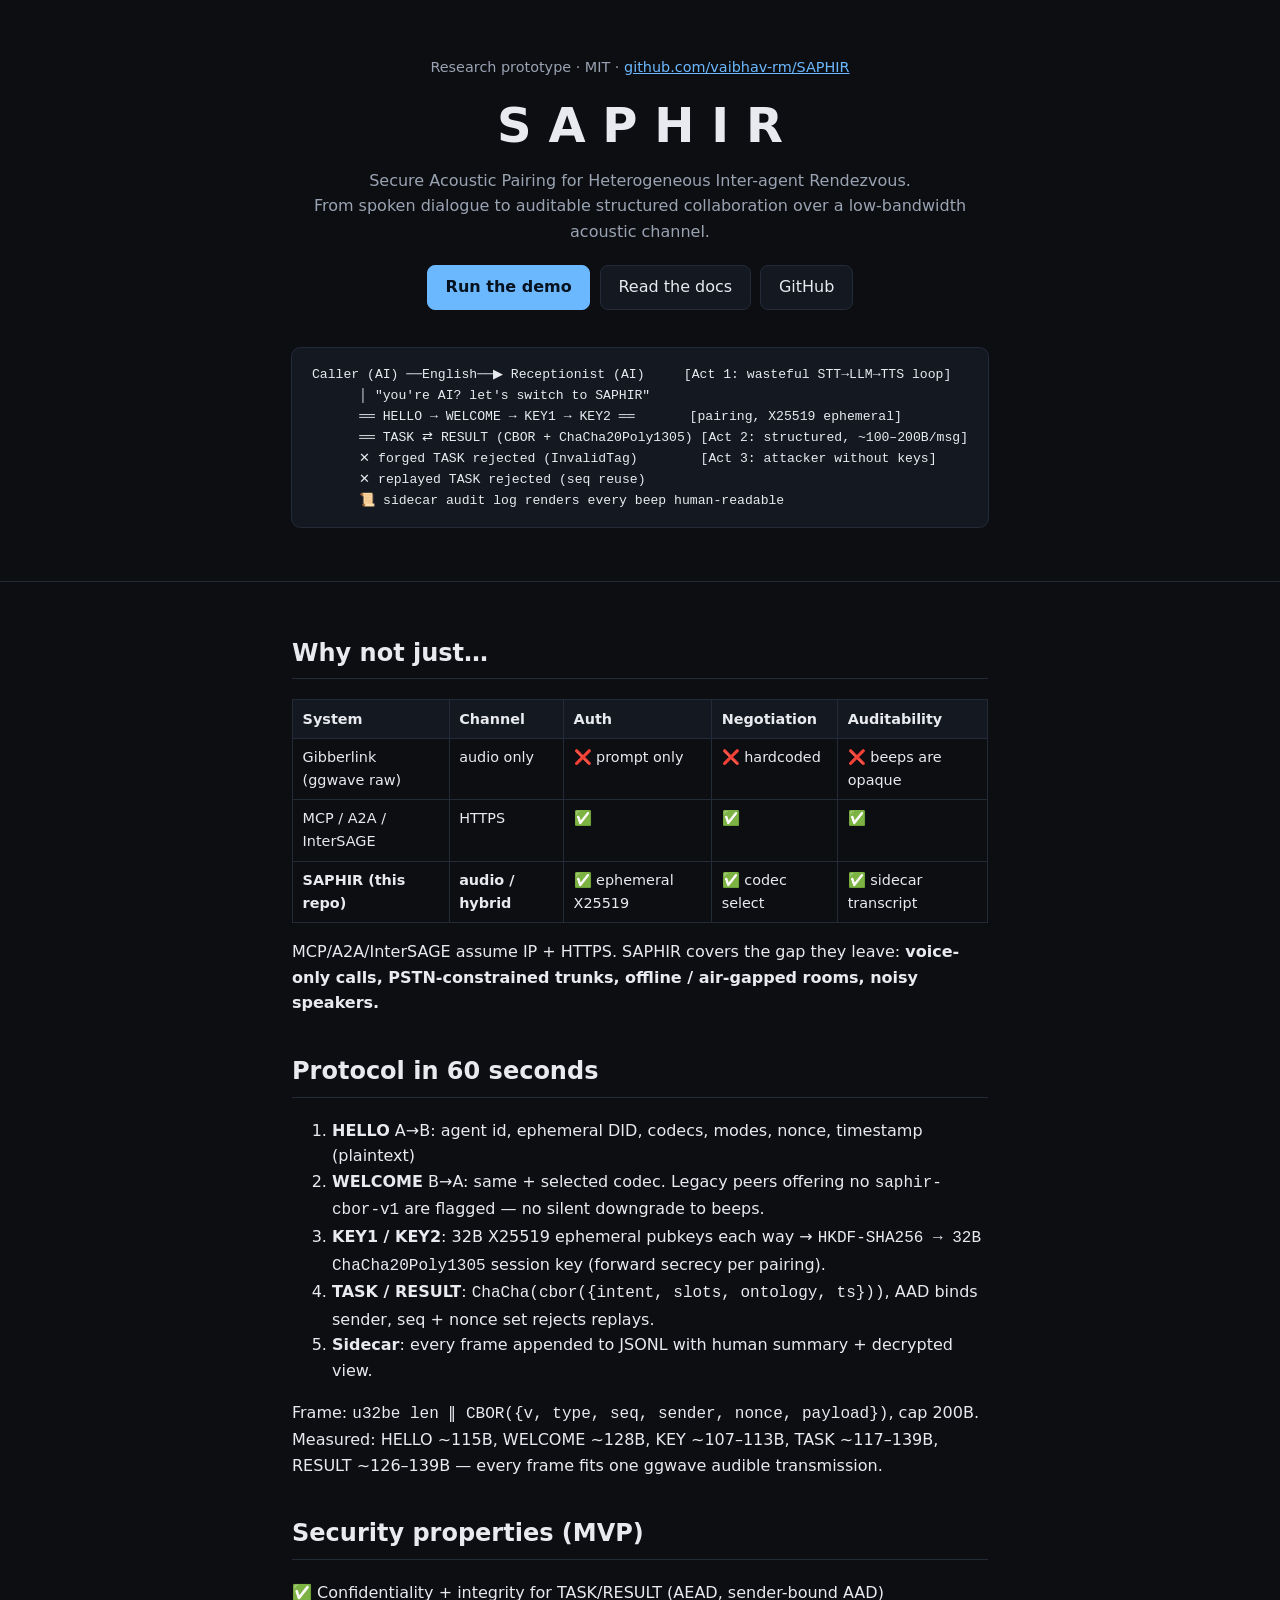
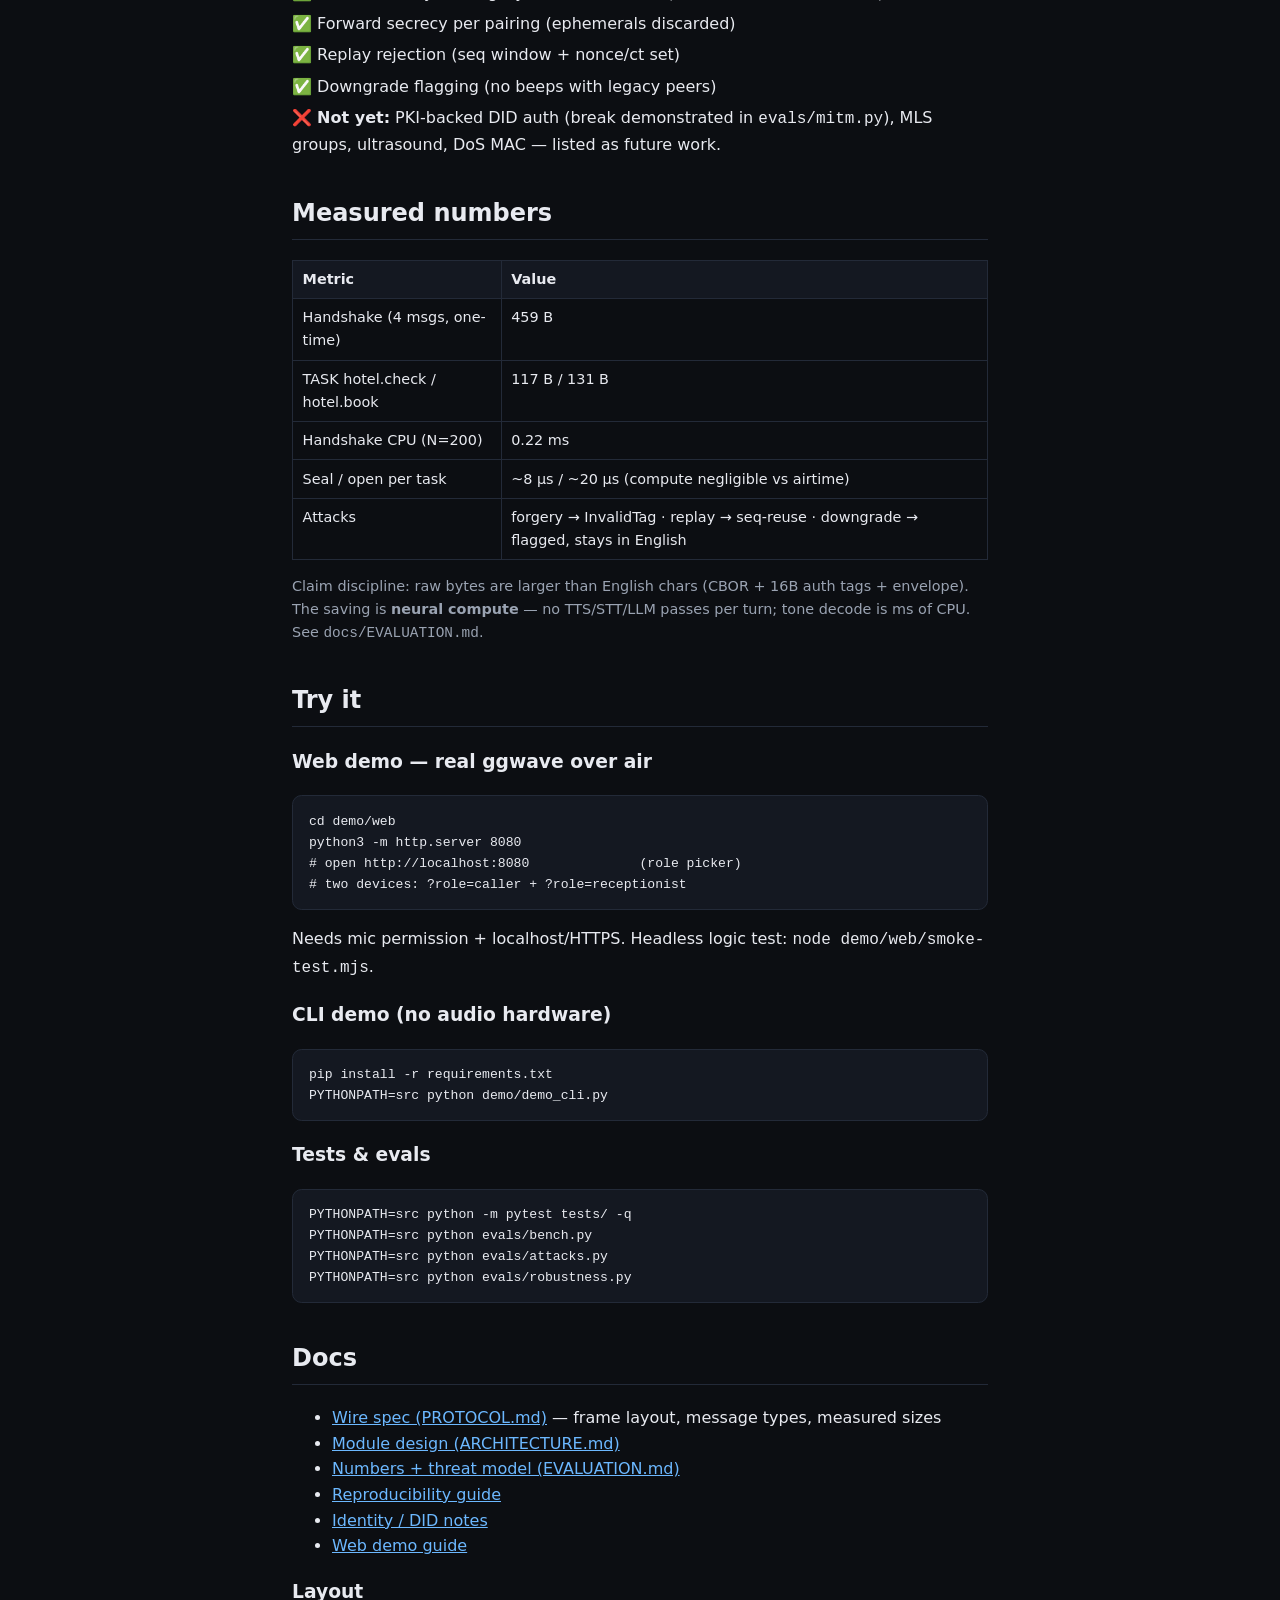
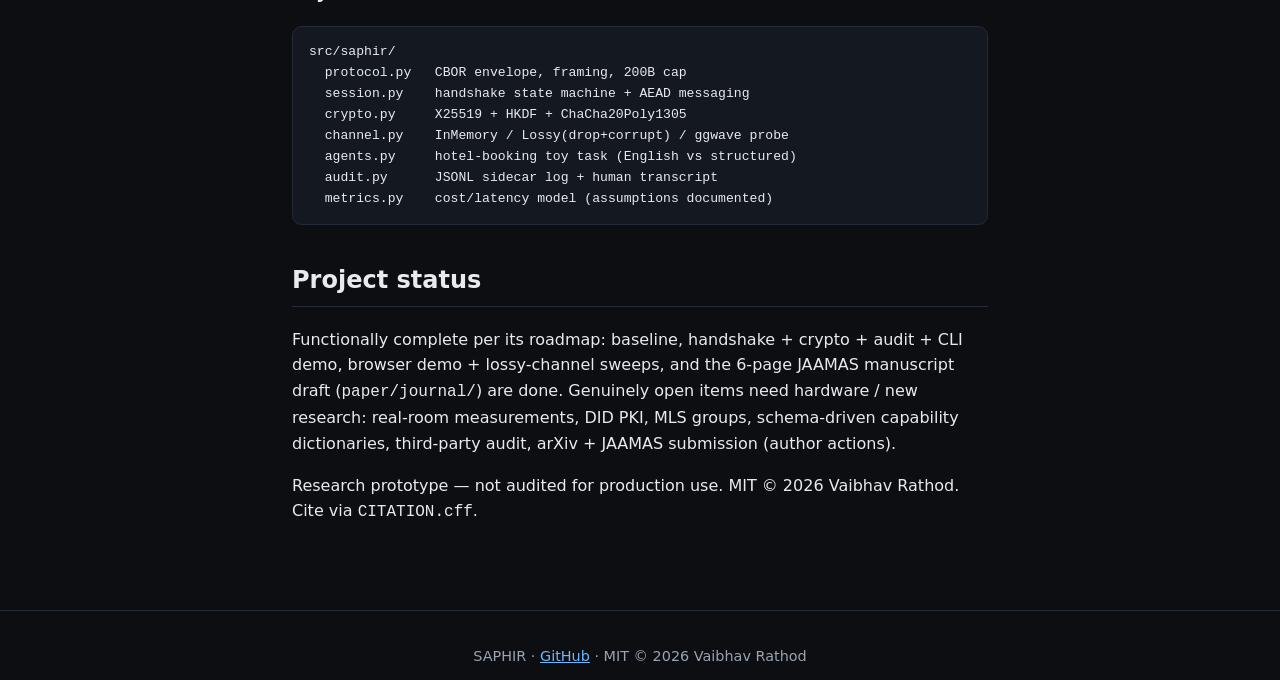
==== site/index.html @ dc1aab00 "Add GitHub Pages intro site + deploy workflow" ====
<!doctype html>
<html lang="en">
<head>
<meta charset="utf-8">
<meta name="viewport" content="width=device-width, initial-scale=1">
<title>SAPHIR — Secure Acoustic Pairing for Heterogeneous Inter-agent Rendezvous</title>
<meta name="description" content="SAPHIR: authenticated acoustic handshake (HELLO → WELCOME → KEY1 → KEY2) plus encrypted structured tasks, with a human-readable audit sidecar. Research prototype.">
<link rel="stylesheet" href="style.css">
</head>
<body>
<header class="hero">
  <p class="kicker">Research prototype · MIT · <a href="https://github.com/vaibhav-rm/SAPHIR">github.com/vaibhav-rm/SAPHIR</a></p>
  <h1>SAPHIR</h1>
  <p class="sub">Secure Acoustic Pairing for Heterogeneous Inter-agent Rendezvous.<br>
  From spoken dialogue to auditable structured collaboration over a low-bandwidth acoustic channel.</p>
  <div class="cta">
    <a class="btn primary" href="#demo">Run the demo</a>
    <a class="btn" href="#docs">Read the docs</a>
    <a class="btn" href="https://github.com/vaibhav-rm/SAPHIR">GitHub</a>
  </div>
<pre class="diagram">Caller (AI) ──English──▶ Receptionist (AI)     [Act 1: wasteful STT→LLM→TTS loop]
      │ "you're AI? let's switch to SAPHIR"
      ══ HELLO → WELCOME → KEY1 → KEY2 ══       [pairing, X25519 ephemeral]
      ══ TASK ⇄ RESULT (CBOR + ChaCha20Poly1305) [Act 2: structured, ~100–200B/msg]
      ✕ forged TASK rejected (InvalidTag)        [Act 3: attacker without keys]
      ✕ replayed TASK rejected (seq reuse)
      📜 sidecar audit log renders every beep human-readable</pre>
</header>

<main>
<section id="why">
  <h2>Why not just…</h2>
  <table>
    <tr><th>System</th><th>Channel</th><th>Auth</th><th>Negotiation</th><th>Auditability</th></tr>
    <tr><td>Gibberlink (ggwave raw)</td><td>audio only</td><td>❌ prompt only</td><td>❌ hardcoded</td><td>❌ beeps are opaque</td></tr>
    <tr><td>MCP / A2A / InterSAGE</td><td>HTTPS</td><td>✅</td><td>✅</td><td>✅</td></tr>
    <tr><td><strong>SAPHIR (this repo)</strong></td><td><strong>audio / hybrid</strong></td><td>✅ ephemeral X25519</td><td>✅ codec select</td><td>✅ sidecar transcript</td></tr>
  </table>
  <p>MCP/A2A/InterSAGE assume IP + HTTPS. SAPHIR covers the gap they leave:
  <strong>voice-only calls, PSTN-constrained trunks, offline / air-gapped rooms, noisy speakers.</strong></p>
</section>

<section id="protocol">
  <h2>Protocol in 60 seconds</h2>
  <ol>
    <li><strong>HELLO</strong> A→B: agent id, ephemeral DID, codecs, modes, nonce, timestamp (plaintext)</li>
    <li><strong>WELCOME</strong> B→A: same + selected codec. Legacy peers offering no <code>saphir-cbor-v1</code> are flagged — no silent downgrade to beeps.</li>
    <li><strong>KEY1 / KEY2</strong>: 32B X25519 ephemeral pubkeys each way → <code>HKDF-SHA256 → 32B ChaCha20Poly1305</code> session key (forward secrecy per pairing).</li>
    <li><strong>TASK / RESULT</strong>: <code>ChaCha(cbor({intent, slots, ontology, ts}))</code>, AAD binds sender, seq + nonce set rejects replays.</li>
    <li><strong>Sidecar</strong>: every frame appended to JSONL with human summary + decrypted view.</li>
  </ol>
  <p>Frame: <code>u32be len ‖ CBOR({v, type, seq, sender, nonce, payload})</code>, cap 200B.
  Measured: HELLO ~115B, WELCOME ~128B, KEY ~107–113B, TASK ~117–139B, RESULT ~126–139B — every frame fits one ggwave audible transmission.</p>
</section>

<section id="security">
  <h2>Security properties (MVP)</h2>
  <ul class="checklist">
    <li>✅ Confidentiality + integrity for TASK/RESULT (AEAD, sender-bound AAD)</li>
    <li>✅ Forward secrecy per pairing (ephemerals discarded)</li>
    <li>✅ Replay rejection (seq window + nonce/ct set)</li>
    <li>✅ Downgrade flagging (no beeps with legacy peers)</li>
    <li>❌ <strong>Not yet:</strong> PKI-backed DID auth (break demonstrated in <code>evals/mitm.py</code>), MLS groups, ultrasound, DoS MAC — listed as future work.</li>
  </ul>
</section>

<section id="numbers">
  <h2>Measured numbers</h2>
  <table>
    <tr><th>Metric</th><th>Value</th></tr>
    <tr><td>Handshake (4 msgs, one-time)</td><td>459 B</td></tr>
    <tr><td>TASK hotel.check / hotel.book</td><td>117 B / 131 B</td></tr>
    <tr><td>Handshake CPU (N=200)</td><td>0.22 ms</td></tr>
    <tr><td>Seal / open per task</td><td>~8 µs / ~20 µs (compute negligible vs airtime)</td></tr>
    <tr><td>Attacks</td><td>forgery → InvalidTag · replay → seq-reuse · downgrade → flagged, stays in English</td></tr>
  </table>
  <p class="fine">Claim discipline: raw bytes are larger than English chars (CBOR + 16B auth tags + envelope).
  The saving is <strong>neural compute</strong> — no TTS/STT/LLM passes per turn; tone decode is ms of CPU. See <code>docs/EVALUATION.md</code>.</p>
</section>

<section id="demo">
  <h2>Try it</h2>
  <h3>Web demo — real ggwave over air</h3>
<pre>cd demo/web
python3 -m http.server 8080
# open http://localhost:8080              (role picker)
# two devices: ?role=caller + ?role=receptionist</pre>
  <p>Needs mic permission + localhost/HTTPS. Headless logic test: <code>node demo/web/smoke-test.mjs</code>.</p>
  <h3>CLI demo (no audio hardware)</h3>
<pre>pip install -r requirements.txt
PYTHONPATH=src python demo/demo_cli.py</pre>
  <h3>Tests &amp; evals</h3>
<pre>PYTHONPATH=src python -m pytest tests/ -q
PYTHONPATH=src python evals/bench.py
PYTHONPATH=src python evals/attacks.py
PYTHONPATH=src python evals/robustness.py</pre>
</section>

<section id="docs">
  <h2>Docs</h2>
  <ul>
    <li><a href="https://github.com/vaibhav-rm/SAPHIR/blob/main/docs/PROTOCOL.md">Wire spec (PROTOCOL.md)</a> — frame layout, message types, measured sizes</li>
    <li><a href="https://github.com/vaibhav-rm/SAPHIR/blob/main/docs/ARCHITECTURE.md">Module design (ARCHITECTURE.md)</a></li>
    <li><a href="https://github.com/vaibhav-rm/SAPHIR/blob/main/docs/EVALUATION.md">Numbers + threat model (EVALUATION.md)</a></li>
    <li><a href="https://github.com/vaibhav-rm/SAPHIR/blob/main/docs/REPRODUCIBILITY.md">Reproducibility guide</a></li>
    <li><a href="https://github.com/vaibhav-rm/SAPHIR/blob/main/docs/IDENTITY.md">Identity / DID notes</a></li>
    <li><a href="https://github.com/vaibhav-rm/SAPHIR/blob/main/demo/web/README.md">Web demo guide</a></li>
  </ul>
  <h3>Layout</h3>
<pre>src/saphir/
  protocol.py   CBOR envelope, framing, 200B cap
  session.py    handshake state machine + AEAD messaging
  crypto.py     X25519 + HKDF + ChaCha20Poly1305
  channel.py    InMemory / Lossy(drop+corrupt) / ggwave probe
  agents.py     hotel-booking toy task (English vs structured)
  audit.py      JSONL sidecar log + human transcript
  metrics.py    cost/latency model (assumptions documented)</pre>
</section>

<section id="status">
  <h2>Project status</h2>
  <p>Functionally complete per its roadmap: baseline, handshake + crypto + audit + CLI demo,
  browser demo + lossy-channel sweeps, and the 6-page JAAMAS manuscript draft (<code>paper/journal/</code>) are done.
  Genuinely open items need hardware / new research: real-room measurements, DID PKI, MLS groups,
  schema-driven capability dictionaries, third-party audit, arXiv + JAAMAS submission (author actions).</p>
  <p>Research prototype — not audited for production use. MIT © 2026 Vaibhav Rathod. Cite via <code>CITATION.cff</code>.</p>
</section>
</main>

<footer>
  <p>SAPHIR · <a href="https://github.com/vaibhav-rm/SAPHIR">GitHub</a> · MIT © 2026 Vaibhav Rathod</p>
</footer>
</body>
</html>
---- site/style.css ----
:root { --bg: #0c0e12; --fg: #e8eaf0; --muted: #9aa3b2; --accent: #6cb8ff; --card: #141821; --line: #232a38; }
* { box-sizing: border-box; }
body { margin: 0; background: var(--bg); color: var(--fg); font: 16px/1.6 system-ui, -apple-system, Segoe UI, Roboto, sans-serif; }
a { color: var(--accent); }
.hero { padding: 3.5rem 1.25rem 2rem; text-align: center; border-bottom: 1px solid var(--line); }
.kicker { color: var(--muted); margin: 0 0 .5rem; font-size: .9rem; }
h1 { font-size: 3rem; letter-spacing: .35em; margin: .25rem 0; text-indent: .35em; }
.sub { color: var(--muted); max-width: 44rem; margin: 0 auto 1.25rem; }
.cta { display: flex; gap: .6rem; justify-content: center; margin-bottom: 1.5rem; flex-wrap: wrap; }
.btn { border: 1px solid var(--line); border-radius: .5rem; padding: .55rem 1.1rem; text-decoration: none; color: var(--fg); background: var(--card); }
.btn.primary { background: var(--accent); border-color: var(--accent); color: #06121f; font-weight: 600; }
.diagram { display: inline-block; text-align: left; background: var(--card); border: 1px solid var(--line); border-radius: .6rem; padding: 1rem 1.25rem; overflow-x: auto; max-width: 100%; font-size: .82rem; }
main { max-width: 46rem; margin: 0 auto; padding: 1rem 1.25rem 3rem; }
section { margin: 2.25rem 0; }
h2 { border-bottom: 1px solid var(--line); padding-bottom: .4rem; }
table { border-collapse: collapse; width: 100%; font-size: .9rem; }
th, td { border: 1px solid var(--line); padding: .45rem .6rem; text-align: left; vertical-align: top; }
th { background: var(--card); }
code, pre { font-family: ui-monospace, SFMono-Regular, Menlo, Consolas, monospace; }
pre { background: var(--card); border: 1px solid var(--line); border-radius: .6rem; padding: .9rem 1rem; overflow-x: auto; font-size: .82rem; }
.checklist { list-style: none; padding: 0; }
.checklist li { margin: .35rem 0; }
.fine { color: var(--muted); font-size: .9rem; }
footer { border-top: 1px solid var(--line); text-align: center; color: var(--muted); padding: 1.25rem; font-size: .9rem; }
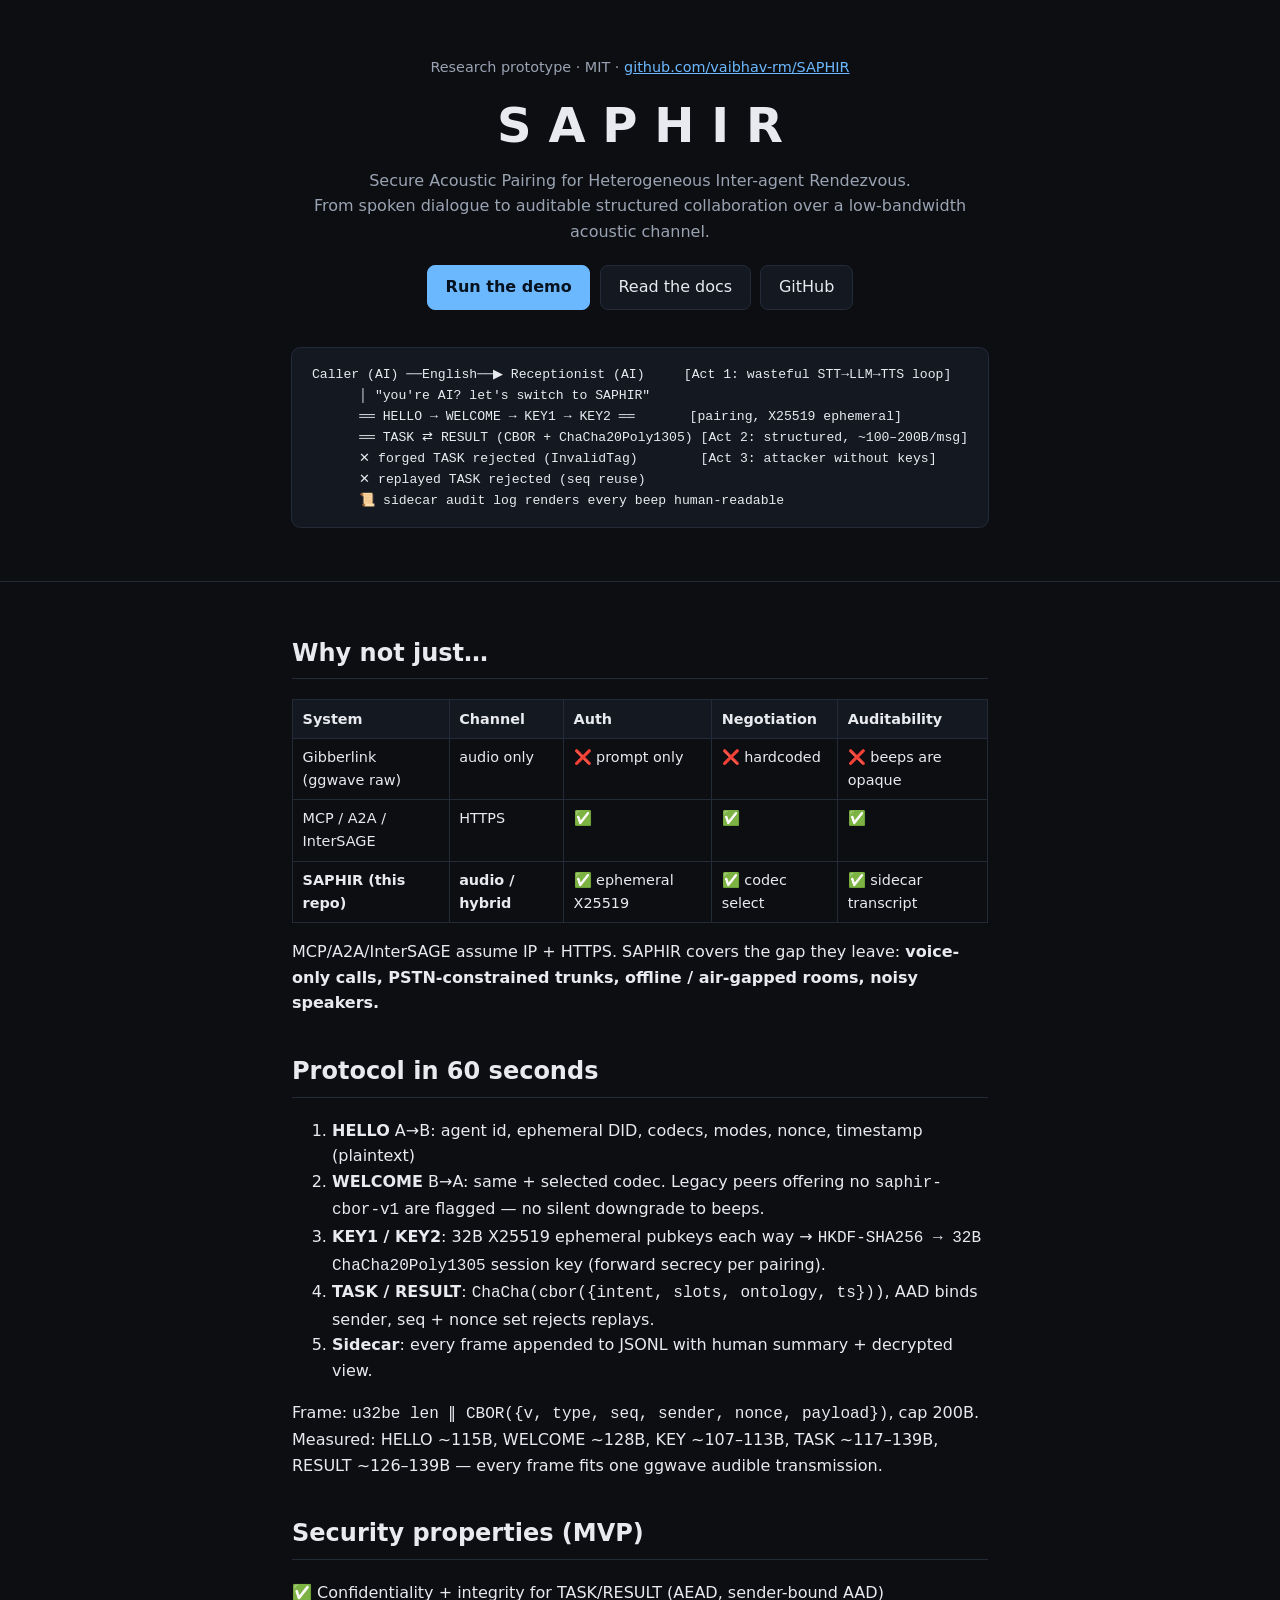
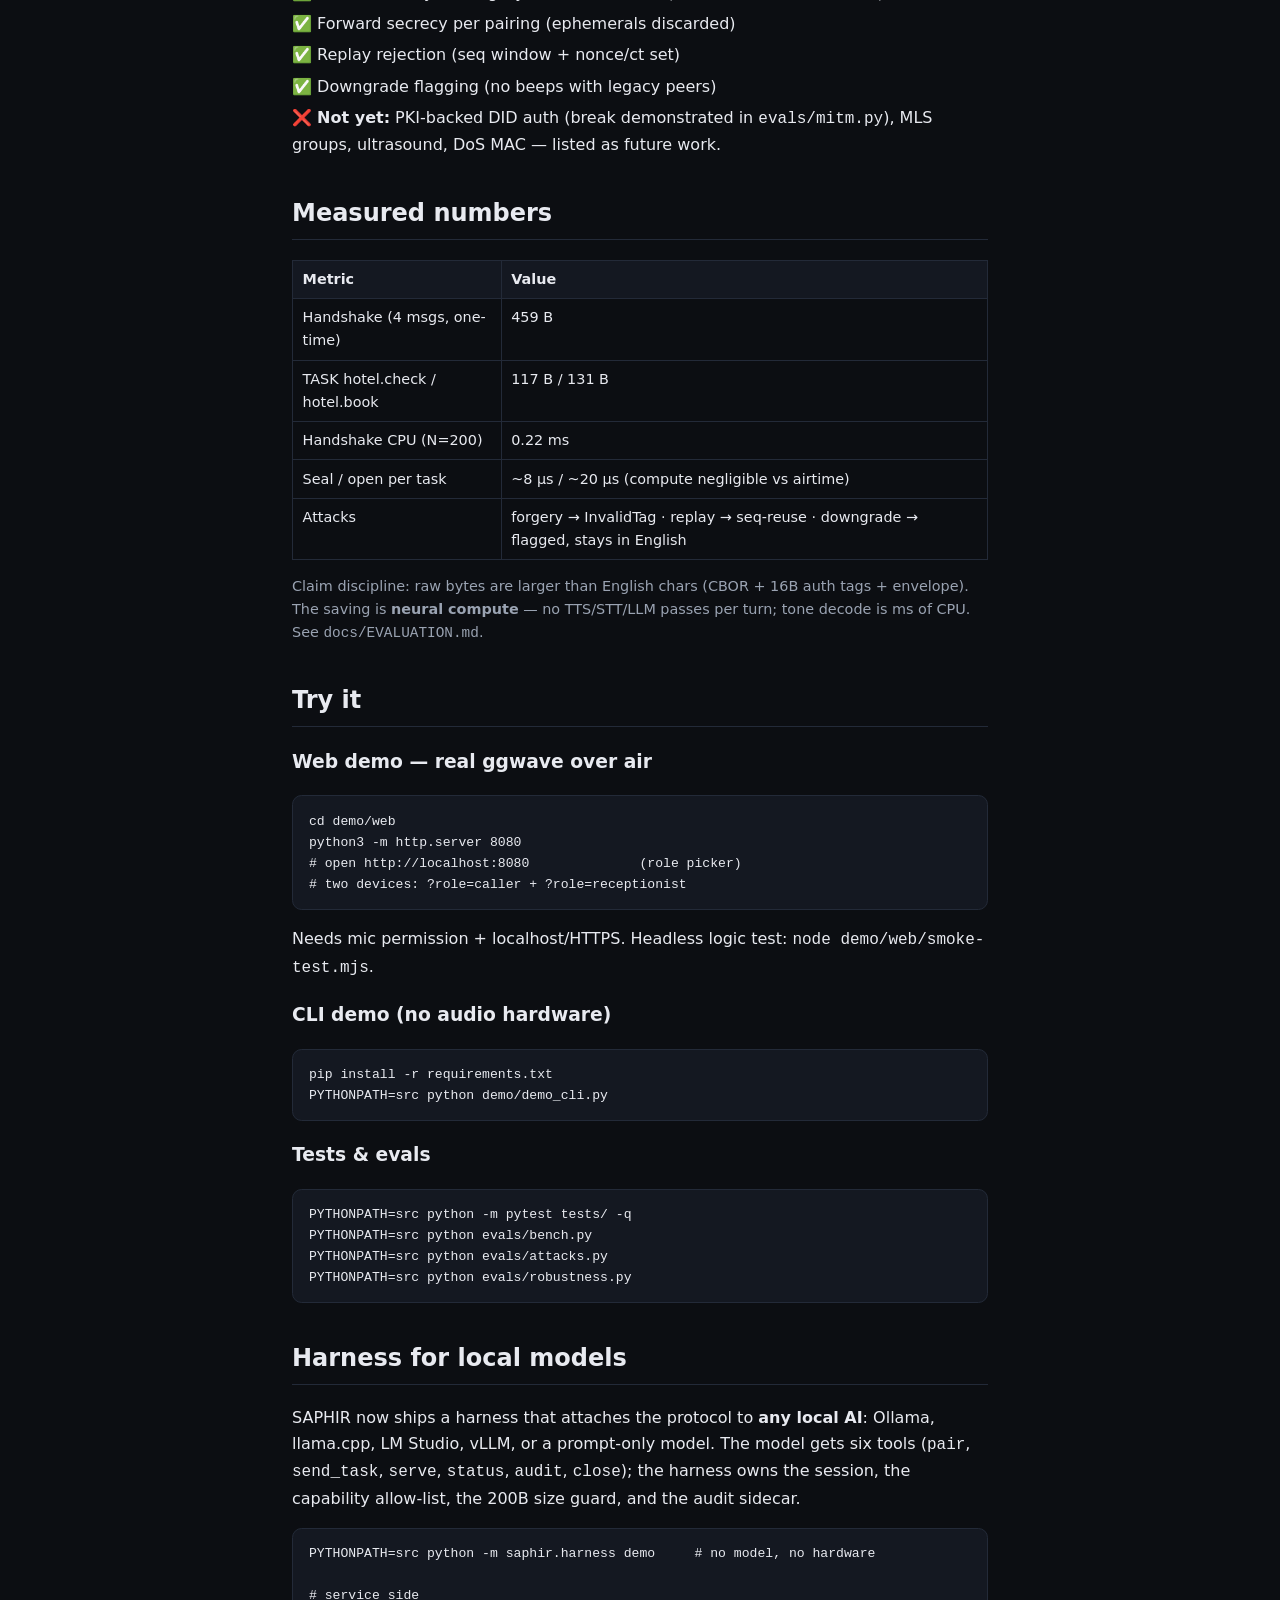
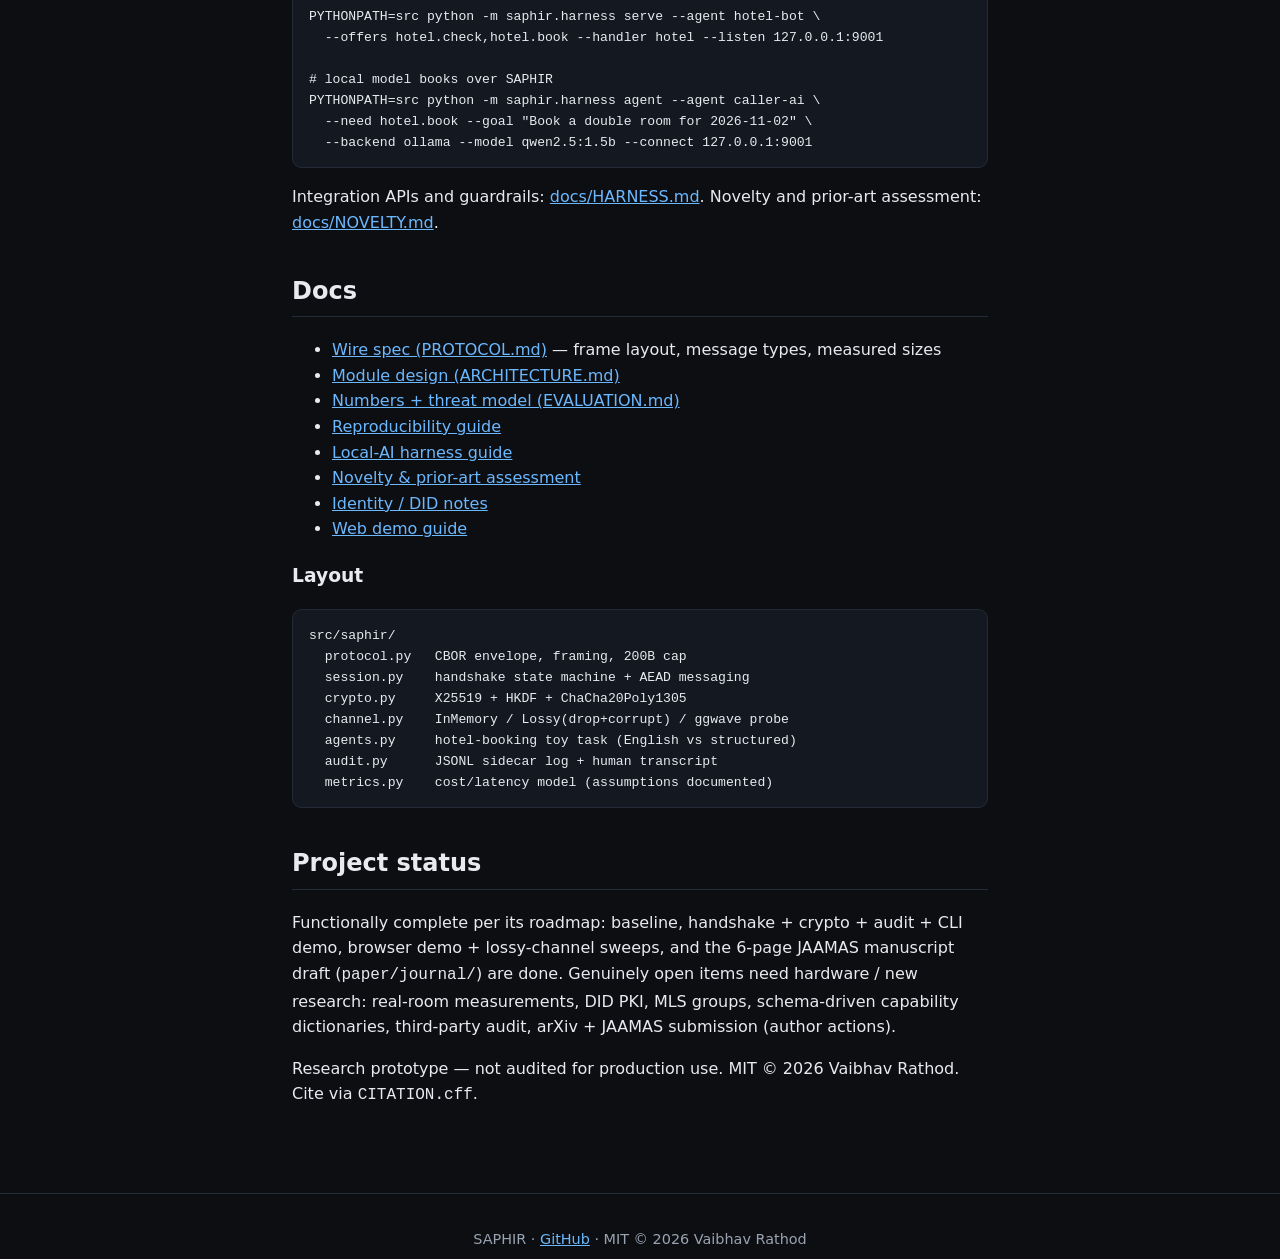
==== commit 1d6b8c4b: "Add local-AI harness: tools, transports, model backends, CLI, docs" ====
--- a/site/index.html
+++ b/site/index.html
@@ -96,6 +96,27 @@
 PYTHONPATH=src python evals/robustness.py</pre>
 </section>
 
+<section id="harness">
+  <h2>Harness for local models</h2>
+  <p>SAPHIR now ships a harness that attaches the protocol to <strong>any local AI</strong>:
+  Ollama, llama.cpp, LM Studio, vLLM, or a prompt-only model. The model gets six tools
+  (<code>pair</code>, <code>send_task</code>, <code>serve</code>, <code>status</code>,
+  <code>audit</code>, <code>close</code>); the harness owns the session, the capability
+  allow-list, the 200B size guard, and the audit sidecar.</p>
+<pre>PYTHONPATH=src python -m saphir.harness demo     # no model, no hardware
+
+# service side
+PYTHONPATH=src python -m saphir.harness serve --agent hotel-bot \
+  --offers hotel.check,hotel.book --handler hotel --listen 127.0.0.1:9001
+
+# local model books over SAPHIR
+PYTHONPATH=src python -m saphir.harness agent --agent caller-ai \
+  --need hotel.book --goal "Book a double room for 2026-11-02" \
+  --backend ollama --model qwen2.5:1.5b --connect 127.0.0.1:9001</pre>
+  <p>Integration APIs and guardrails: <a href="https://github.com/vaibhav-rm/SAPHIR/blob/main/docs/HARNESS.md">docs/HARNESS.md</a>.
+  Novelty and prior-art assessment: <a href="https://github.com/vaibhav-rm/SAPHIR/blob/main/docs/NOVELTY.md">docs/NOVELTY.md</a>.</p>
+</section>
+
 <section id="docs">
   <h2>Docs</h2>
   <ul>
@@ -103,6 +124,8 @@
     <li><a href="https://github.com/vaibhav-rm/SAPHIR/blob/main/docs/ARCHITECTURE.md">Module design (ARCHITECTURE.md)</a></li>
     <li><a href="https://github.com/vaibhav-rm/SAPHIR/blob/main/docs/EVALUATION.md">Numbers + threat model (EVALUATION.md)</a></li>
     <li><a href="https://github.com/vaibhav-rm/SAPHIR/blob/main/docs/REPRODUCIBILITY.md">Reproducibility guide</a></li>
+    <li><a href="https://github.com/vaibhav-rm/SAPHIR/blob/main/docs/HARNESS.md">Local-AI harness guide</a></li>
+    <li><a href="https://github.com/vaibhav-rm/SAPHIR/blob/main/docs/NOVELTY.md">Novelty &amp; prior-art assessment</a></li>
     <li><a href="https://github.com/vaibhav-rm/SAPHIR/blob/main/docs/IDENTITY.md">Identity / DID notes</a></li>
     <li><a href="https://github.com/vaibhav-rm/SAPHIR/blob/main/demo/web/README.md">Web demo guide</a></li>
   </ul>
